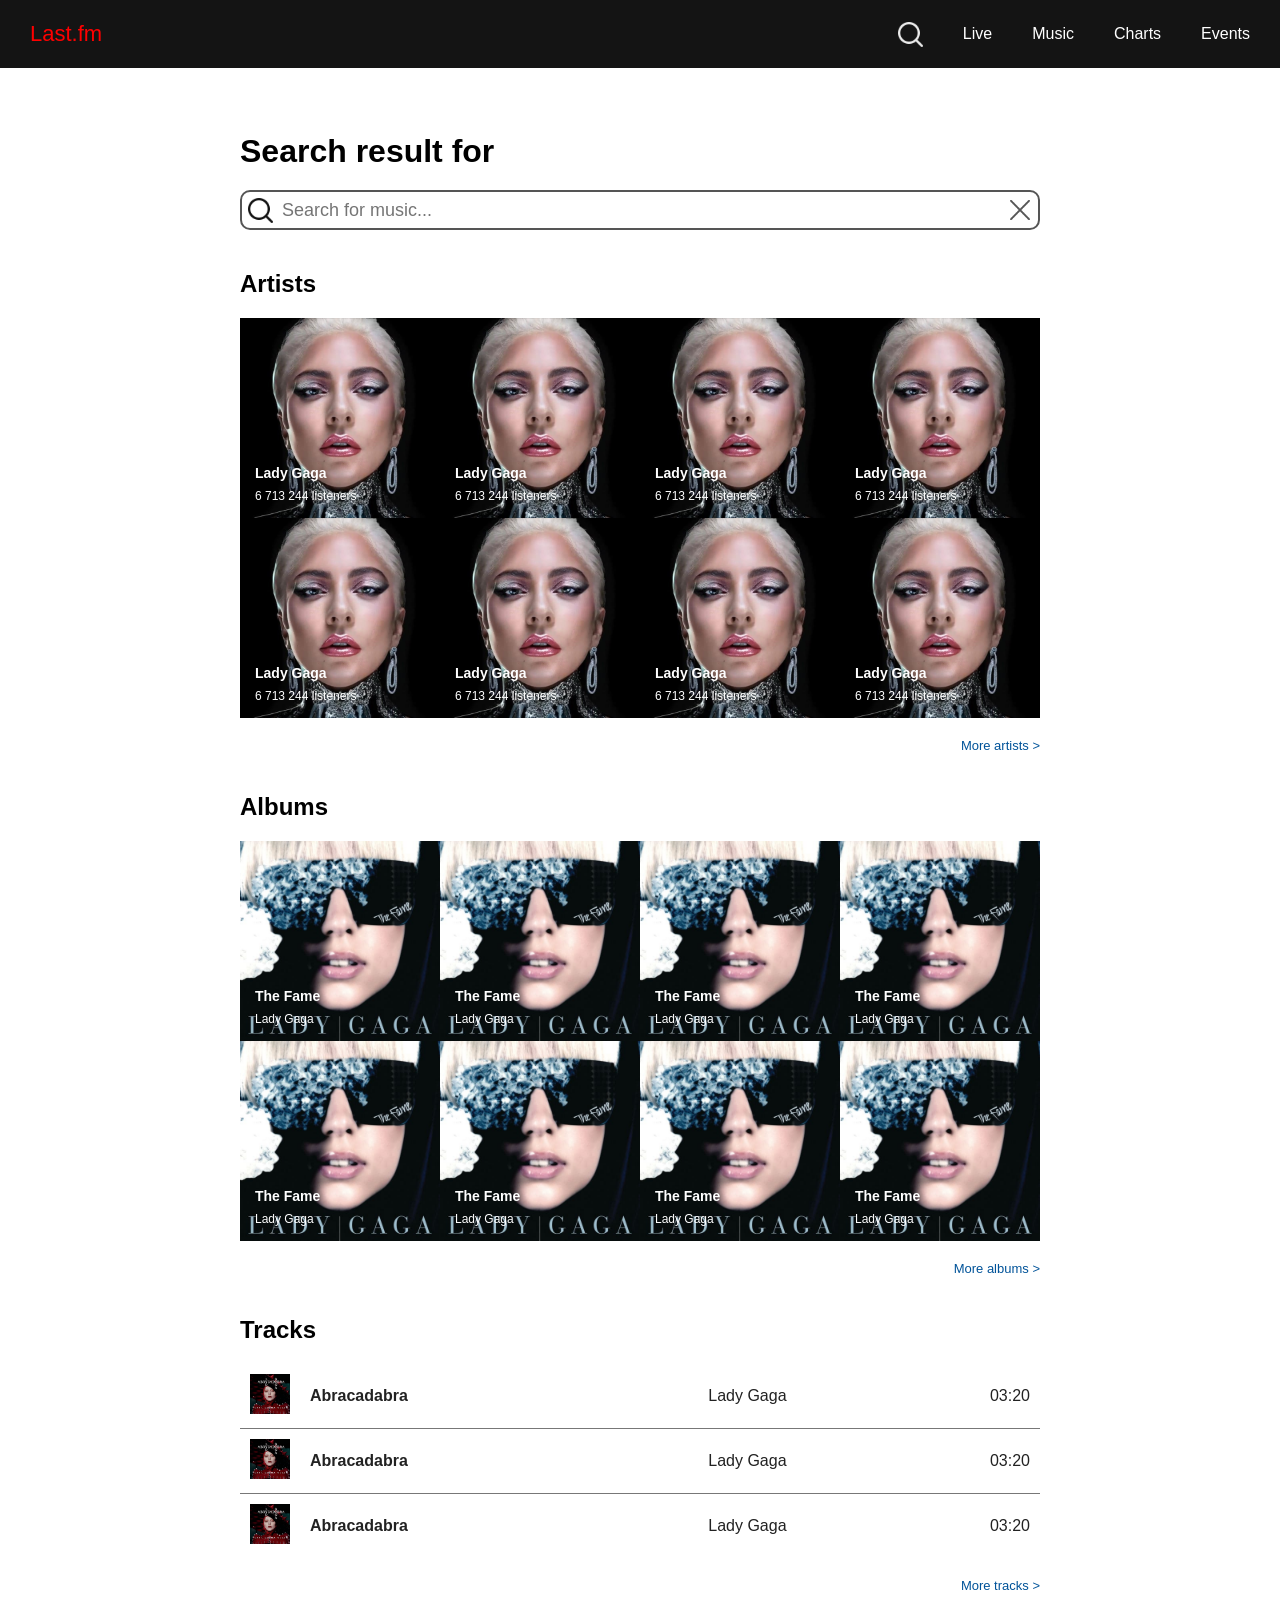
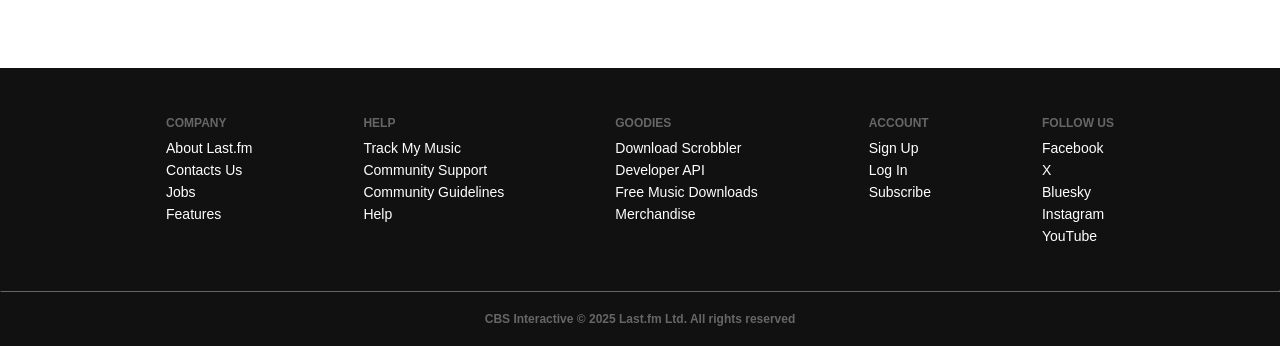
==== public/search.html @ dd7a7504 "Диплом. Вёрстка 2" ====
<!DOCTYPE html>
<html lang="en">

<head>
  <meta charset="utf-8" />
  <link rel="icon" href="favicon.ico" />
  <link rel="stylesheet" href="search.css">
  <meta name="viewport" content="width=device-width, initial-scale=1" />
  <meta name="theme-color" content="#000000" />
  <meta name="description" content="Web site created using create-react-app" />
  <!--
      Notice the use of %PUBLIC_URL% in the tags above.
      It will be replaced with the URL of the `public` folder during the build.
      Only files inside the `public` folder can be referenced from the HTML.

      Unlike "/favicon.ico" or "favicon.ico", "%PUBLIC_URL%/favicon.ico" will
      work correctly both with client-side routing and a non-root public URL.
      Learn how to configure a non-root public URL by running `npm run build`.
    -->
  <title>React App</title>
</head>

<body>
  <noscript>You need to enable JavaScript to run this app.</noscript>
  <div id="root"></div>

  <div class="app">
    <header class="header">
      <div class="header__logo">
        <a href="/" class="logo">Last.fm</a>
      </div>
      <div class="header__links">
        <button class="searchButton" onclick="location.href='search.html'"></button>
        <a href="https://www.last.fm/dashboard" class="link">Live</a>
        <a href="/" class="link">Music</a>
        <a href="https://www.last.fm/charts" class="link">Charts</a>
        <a href="https://www.last.fm/events" class="link">Events</a>
      </div>
    </header>

    <main class="main">
      <div class="mainContainer">
        <h1 class="textSearch">Search result for</h1>
        <div class="inputContainer">
          <input type="text" class="searchInput" placeholder="Search for music...">
          <button type="reset" class="resetSearchButton"></button>
        </div>

        <div class="container artistsContainer">
          <h2>Artists</h2>
          <ul class="container_ul artistsContainer_ul">
            <li class="container_li artistsContainer__artist">
              <div class="artist__name">Lady Gaga</div>
              <div class="artist__listeners">6 713 244 listeners</div>
            </li>
            <li class="container_li artistsContainer__artist">
              <div class="artist__name">Lady Gaga</div>
              <div class="artist__listeners">6 713 244 listeners</div>
            </li>
            <li class="container_li artistsContainer__artist">
              <div class="artist__name">Lady Gaga</div>
              <div class="artist__listeners">6 713 244 listeners</div>
            </li>
            <li class="container_li artistsContainer__artist">
              <div class="artist__name">Lady Gaga</div>
              <div class="artist__listeners">6 713 244 listeners</div>
            </li>
            <li class="container_li artistsContainer__artist">
              <div class="artist__name">Lady Gaga</div>
              <div class="artist__listeners">6 713 244 listeners</div>
            </li>
            <li class="container_li artistsContainer__artist">
              <div class="artist__name">Lady Gaga</div>
              <div class="artist__listeners">6 713 244 listeners</div>
            </li>
            <li class="container_li artistsContainer__artist">
              <div class="artist__name">Lady Gaga</div>
              <div class="artist__listeners">6 713 244 listeners</div>
            </li>
            <li class="container_li artistsContainer__artist">
              <div class="artist__name">Lady Gaga</div>
              <div class="artist__listeners">6 713 244 listeners</div>
            </li>
          </ul>
          <a class="moreLink artistsContainer__moreLink" href="">More artists ></a>
        </div>

        <div class="container albumsContainer">
          <h2>Albums</h2>
          <ul class="container_ul albumsContainer_ul">
            <li class="container_li albumsContainer__album">
              <div class="album__name artist__name">The Fame</div>
              <div class="album__artistName artist__listeners">Lady Gaga</div>
            </li>
            <li class="container_li albumsContainer__album">
              <div class="album__name artist__name">The Fame</div>
              <div class="album__artistName artist__listeners">Lady Gaga</div>
            </li>
            <li class="container_li albumsContainer__album">
              <div class="album__name artist__name">The Fame</div>
              <div class="album__artistName artist__listeners">Lady Gaga</div>
            </li>
            <li class="container_li albumsContainer__album">
              <div class="album__name artist__name">The Fame</div>
              <div class="album__artistName artist__listeners">Lady Gaga</div>
            </li>
            <li class="container_li albumsContainer__album">
              <div class="album__name artist__name">The Fame</div>
              <div class="album__artistName artist__listeners">Lady Gaga</div>
            </li>
            <li class="container_li albumsContainer__album">
              <div class="album__name artist__name">The Fame</div>
              <div class="album__artistName artist__listeners">Lady Gaga</div>
            </li>
            <li class="container_li albumsContainer__album">
              <div class="album__name artist__name">The Fame</div>
              <div class="album__artistName artist__listeners">Lady Gaga</div>
            </li>
            <li class="container_li albumsContainer__album">
              <div class="album__name artist__name">The Fame</div>
              <div class="album__artistName artist__listeners">Lady Gaga</div>
            </li>
          </ul>
          <a class="moreLink artistsContainer__moreLink" href="">More albums ></a>
        </div>

        <div class="container tracksContainer">
          <h2>Tracks</h2>
          <table class="tracksTable">
            <tbody>
              <tr class="tracksTable__track">
                <td class="cell__image"><img class="track__image" src="abracadabra.jpg" alt=""></td>
                <td class="track__name">Abracadabra</td>
                <td class="track__artistName">Lady Gaga</td>
                <td class="track__time">03:20</td>
              </tr>
              <tr class="tracksTable__track">
                <td class="cell__image"><img class="track__image" src="abracadabra.jpg" alt=""></td>
                <td class="track__name">Abracadabra</td>
                <td class="track__artistName">Lady Gaga</td>
                <td class="track__time">03:20</td>
              </tr>
              <tr class="tracksTable__track">
                <td class="cell__image"><img class="track__image" src="abracadabra.jpg" alt=""></td>
                <td class="track__name">Abracadabra</td>
                <td class="track__artistName">Lady Gaga</td>
                <td class="track__time">03:20</td>
              </tr>
            </tbody>
          </table>
          <a class="moreLink artistsContainer__moreLink" href="">More tracks ></a>
        </div>
      </div>
    </main>

    <footer class="footer">
      <div class="footer__top">
        <div class="column">
          <h2 class="column__header">COMPANY</h2>
          <a href="https://www.last.fm/about" class="column__link">About Last.fm</a>
          <a href="https://www.last.fm/about/contact" class="column__link">Contacts Us</a>
          <a href="https://www.last.fm/about/jobs" class="column__link">Jobs</a>
          <a href="https://www.last.fm/features" class="column__link">Features</a>
        </div>
        <div class="column">
          <h2 class="column__header">HELP</h2>
          <a href="https://www.last.fm/about/trackmymusic" class="column__link">Track My Music</a>
          <a href="https://support.last.fm/" class="column__link">Community Support</a>
          <a href="https://www.last.fm/help/guidelines" class="column__link">Community Guidelines</a>
          <a href="https://www.last.fm/help/faq" class="column__link">Help</a>
        </div>
        <div class="column">
          <h2 class="column__header">GOODIES</h2>
          <a href="https://www.last.fm/about/trackmymusic" class="column__link">Download Scrobbler</a>
          <a href="https://www.last.fm/api" class="column__link">Developer API</a>
          <a href="https://www.last.fm/music/+free-music-downloads" class="column__link">Free Music Downloads</a>
          <a href="https://store.last.fm/" class="column__link">Merchandise</a>
        </div>
        <div class="column">
          <h2 class="column__header">ACCOUNT</h2>
          <a href="https://www.last.fm/join" class="column__link">Sign Up</a>
          <a href="https://www.last.fm/login" class="column__link">Log In</a>
          <a href="https://www.last.fm/pro" class="column__link">Subscribe</a>
        </div>
        <div class="column">
          <h2 class="column__header">FOLLOW US</h2>
          <a href="https://www.facebook.com/lastfm" class="column__link">Facebook</a>
          <a href="https://x.com/lastfm" class="column__link">X</a>
          <a href="https://bsky.app/profile/last.fm" class="column__link">Bluesky</a>
          <a href="https://www.instagram.com/last_fm" class="column__link">Instagram</a>
          <a href="https://www.youtube.com/user/lastfm" class="column__link">YouTube</a>
        </div>
      </div>
      <hr class="separator">
      <div class="footer__bottom">
        <h2 class="footer__bottom__info">
          CBS Interactive © 2025 Last.fm Ltd. All rights reserved
        </h2>
      </div>
    </footer>
  </div>
</body>

</html>
---- public/search.css ----
* {
    margin: 0;
    padding: 0;
    box-sizing: border-box;
    --font_size-big: 18px;
    font-family: Helvetica Neue, Helvetica, Barlow, Open Sans, Lucida Grande, Arial, Sans-serif;
}

.app {
    height: 100%;
    width: 100%;
}

.header,
.footer {
    color: white;
}

.header {
    display: flex;
    justify-content: space-between;
    background: #141414;
    height: 68px;
    padding: 0 30px;
    position: sticky;
    top: 0;
    width: 100%;
    z-index: 1;
}

.link {
    color: #fff;
    text-decoration: none;
    font-size: 16px;
    margin-left: 40px;
}

.header__links {
    display: flex;
    align-items: center;
}

.header__logo {
    display: flex;
    align-items: center;
}

.header__input {
    margin: 20px 0% 20px auto;
    width: calc((100% - 350px) / 3);
    ;
}

.logo {
    color: red;
    text-decoration: none;
    font-size: 22px;
}

.footer {
    background: #111111;
    padding-top: 48px;
}

.footer__top {
    margin: auto;
    padding: 0 55px 40px;
    display: flex;
    justify-content: space-evenly;
}

.separator {
    border-color: #666666;
}

.column {
    display: flex;
    flex-direction: column;
}

.column__header {
    font-size: 12px;
    color: #666666;
    margin-bottom: 10px;
}

.column__link {
    color: #fff;
    text-decoration: none;
    font-size: 14px;
    margin-bottom: 6px;
}

.column__link:hover {
    text-decoration: underline;
}

.footer__bottom {
    padding: 20px;
}

.footer__bottom__info {
    color: #666666;
    font-size: 12px;
    text-align: center;
}

.container {
    margin: 40px auto;
    width: 800px;
}

.container_ul {
    list-style: none;
    margin: 20px auto;
    display: flex;
    flex-wrap: wrap;
}

.container_li {
    display: flex;
    flex-direction: column;
    align-items: flex-start;
    justify-content: end;
    padding: 15px;
    width: 200px;
    height: 200px;
    cursor: pointer;
}

.container_li:hover .artist__name {
    text-decoration: underline;
}

.artistsContainer__artist {
    background-image: url('lady-gaga.jpg');
    background-repeat: no-repeat;
    background-size: 100%;
}

.albumsContainer__album {
    background-image: url('the-fame.jpg');
    background-repeat: no-repeat;
    background-size: 100%;
}

.artist__name {
    font-size: 14px;
    font-weight: 700;
    color: #fff;
}

.artist__name:hover {
    text-decoration: underline;
}

.artist__listeners {
    font-size: 12px;
    color: #fff;
    margin-top: 8px;
}

.album__artistName:hover {
    text-decoration: underline;
}

.container_li:has(.album__artistName:hover) .album__name {
    text-decoration: none;
}

.moreLink {
    width: 100%;
    color: #005399;
    font-size: 13px;
    text-wrap: nowrap;
    text-decoration: none;
    display: flex;
    justify-content: end;
}

.moreLink:hover {
    text-decoration: underline;
}

.mainContainer {
    padding: 35px 30px;
}

.header__separator {
    border-color: #D92323;
    width: 100px;
    margin: auto;
}

.main__header {
    font-size: 48px;
    color: #222222;
    text-align: center;
    margin-top: 48px;
    font-weight: 700;
    letter-spacing: -2px;
}

.track__image {
    width: 40px;
    aspect-ratio: 1;
}

.cell__image {
    width: 60px;
}

.track__name {
    font-weight: 700;
    text-align: start;
}

.track__name:hover {
    text-decoration: underline;
}

.track__artistName {
    text-align: center ;
}

.track__artistName:hover {
    text-decoration: underline;
}

.track__time {
    text-align: right;
}

.inputContainer {
    position: relative;
    width: 800px;
    margin: 20px auto;
}

.searchInput {
    width: 100%;
    height: 40px;
    background-image: url('searchicon.png');
    background-position: 6px 6px;
    background-size: 25px 25px;
    background-repeat: no-repeat;
    padding: 6px 40px 6px 40px;
    font-size: 18px;
    border-radius: 10px;
    border: 2px solid #555;
}

.resetSearchButton {
    position: absolute;
    right: 10px;
    top: 50%;
    transform: translateY(-50%);
    width: 20px;
    height: 20px;
    background-image: url('close-button.png');
    background-size: 20px 20px;
    background-repeat: no-repeat;
    border: none;
    outline: none;
    cursor: pointer;
    background-color: transparent;
}

.textSearch {
    width: 800px;
    margin: 30px auto 0px;
}

.tracksTable {
    margin: 20px auto;
    width: 100%;
    border-collapse: collapse;
}

.tracksTable__track td {
    font-size: 16px;
    color: #222222;
    padding: 10px;
    border-bottom: 1px solid #777777;
}

.tracksTable__track:last-child td {
    border-bottom: none;
}

.searchButton {
    width: 25px;
    height: 25px;
    background-image: url('searchicon-white.png');
    background-size: 25px 25px;
    background-repeat: no-repeat;
    border: none;
    outline: none;
    cursor: pointer;
    background-color: transparent;
}
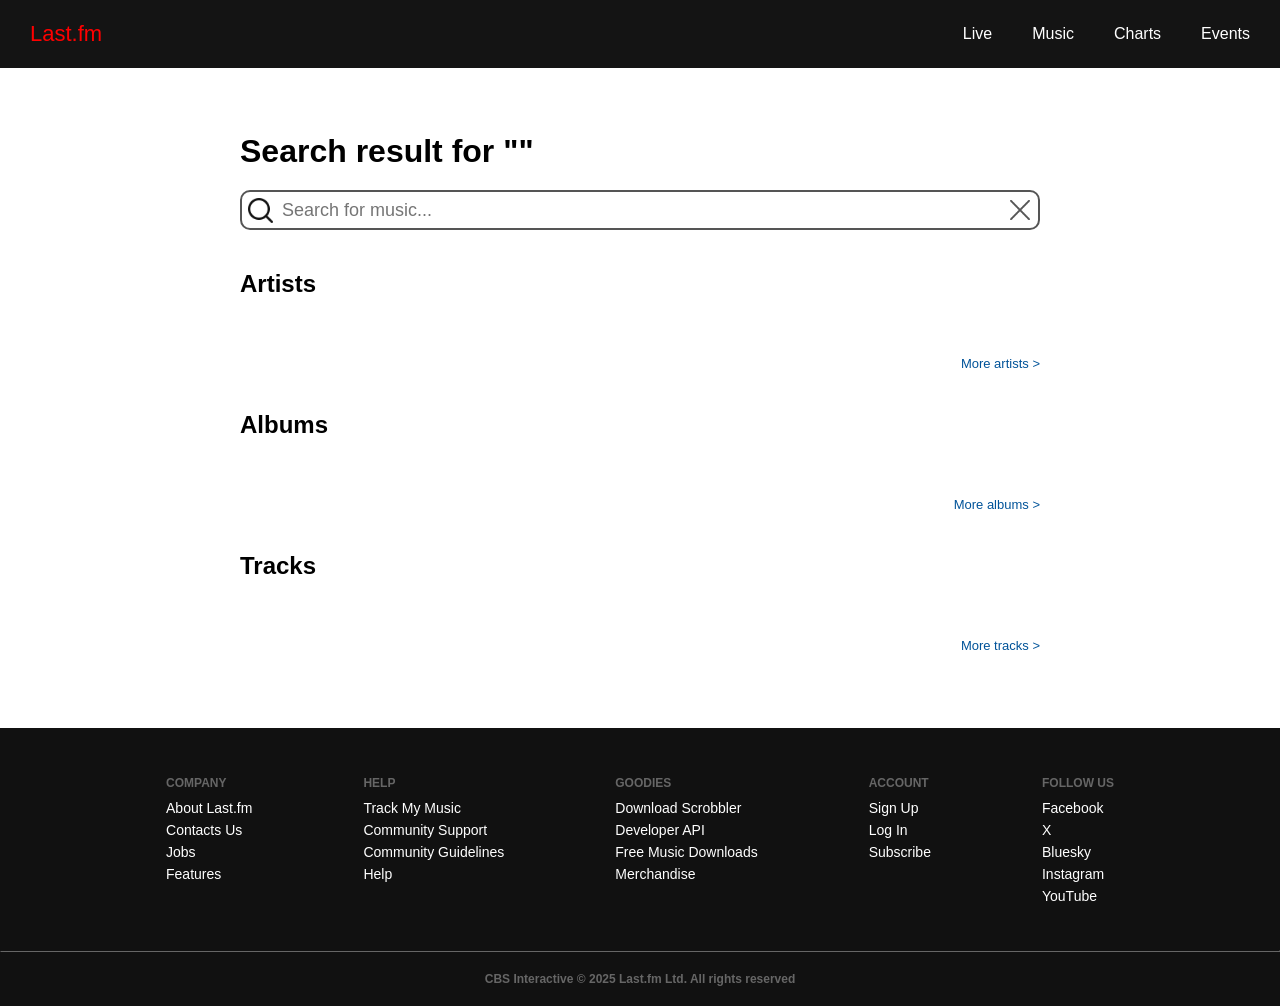
==== commit fbb6a4b6: "Диплом. JS" ====
--- a/public/search.html
+++ b/public/search.html
@@ -5,6 +5,7 @@
   <meta charset="utf-8" />
   <link rel="icon" href="favicon.ico" />
   <link rel="stylesheet" href="search.css">
+  <script defer src="scriptSearch.js"></script>
   <meta name="viewport" content="width=device-width, initial-scale=1" />
   <meta name="theme-color" content="#000000" />
   <meta name="description" content="Web site created using create-react-app" />
@@ -30,7 +31,6 @@
         <a href="/" class="logo">Last.fm</a>
       </div>
       <div class="header__links">
-        <button class="searchButton" onclick="location.href='search.html'"></button>
         <a href="https://www.last.fm/dashboard" class="link">Live</a>
         <a href="/" class="link">Music</a>
         <a href="https://www.last.fm/charts" class="link">Charts</a>
@@ -42,113 +42,37 @@
       <div class="mainContainer">
         <h1 class="textSearch">Search result for</h1>
         <div class="inputContainer">
-          <input type="text" class="searchInput" placeholder="Search for music...">
+          <input type="text" class="searchInput" placeholder="Search for music..." id="input" >
           <button type="reset" class="resetSearchButton"></button>
         </div>
 
         <div class="container artistsContainer">
           <h2>Artists</h2>
-          <ul class="container_ul artistsContainer_ul">
-            <li class="container_li artistsContainer__artist">
-              <div class="artist__name">Lady Gaga</div>
-              <div class="artist__listeners">6 713 244 listeners</div>
-            </li>
-            <li class="container_li artistsContainer__artist">
-              <div class="artist__name">Lady Gaga</div>
-              <div class="artist__listeners">6 713 244 listeners</div>
-            </li>
-            <li class="container_li artistsContainer__artist">
-              <div class="artist__name">Lady Gaga</div>
-              <div class="artist__listeners">6 713 244 listeners</div>
-            </li>
-            <li class="container_li artistsContainer__artist">
-              <div class="artist__name">Lady Gaga</div>
-              <div class="artist__listeners">6 713 244 listeners</div>
-            </li>
-            <li class="container_li artistsContainer__artist">
-              <div class="artist__name">Lady Gaga</div>
-              <div class="artist__listeners">6 713 244 listeners</div>
-            </li>
-            <li class="container_li artistsContainer__artist">
-              <div class="artist__name">Lady Gaga</div>
-              <div class="artist__listeners">6 713 244 listeners</div>
-            </li>
-            <li class="container_li artistsContainer__artist">
-              <div class="artist__name">Lady Gaga</div>
-              <div class="artist__listeners">6 713 244 listeners</div>
-            </li>
-            <li class="container_li artistsContainer__artist">
-              <div class="artist__name">Lady Gaga</div>
-              <div class="artist__listeners">6 713 244 listeners</div>
-            </li>
+          <ul class="container_ul artistsContainer_ul" id="search__artistsContainer">
+
           </ul>
+          <p class="noArtistsMessage message">No artists found.</p>
           <a class="moreLink artistsContainer__moreLink" href="">More artists ></a>
         </div>
 
         <div class="container albumsContainer">
           <h2>Albums</h2>
-          <ul class="container_ul albumsContainer_ul">
-            <li class="container_li albumsContainer__album">
-              <div class="album__name artist__name">The Fame</div>
-              <div class="album__artistName artist__listeners">Lady Gaga</div>
-            </li>
-            <li class="container_li albumsContainer__album">
-              <div class="album__name artist__name">The Fame</div>
-              <div class="album__artistName artist__listeners">Lady Gaga</div>
-            </li>
-            <li class="container_li albumsContainer__album">
-              <div class="album__name artist__name">The Fame</div>
-              <div class="album__artistName artist__listeners">Lady Gaga</div>
-            </li>
-            <li class="container_li albumsContainer__album">
-              <div class="album__name artist__name">The Fame</div>
-              <div class="album__artistName artist__listeners">Lady Gaga</div>
-            </li>
-            <li class="container_li albumsContainer__album">
-              <div class="album__name artist__name">The Fame</div>
-              <div class="album__artistName artist__listeners">Lady Gaga</div>
-            </li>
-            <li class="container_li albumsContainer__album">
-              <div class="album__name artist__name">The Fame</div>
-              <div class="album__artistName artist__listeners">Lady Gaga</div>
-            </li>
-            <li class="container_li albumsContainer__album">
-              <div class="album__name artist__name">The Fame</div>
-              <div class="album__artistName artist__listeners">Lady Gaga</div>
-            </li>
-            <li class="container_li albumsContainer__album">
-              <div class="album__name artist__name">The Fame</div>
-              <div class="album__artistName artist__listeners">Lady Gaga</div>
-            </li>
+          <ul class="container_ul albumsContainer_ul" id="search__albumsContainer">
+            
           </ul>
-          <a class="moreLink artistsContainer__moreLink" href="">More albums ></a>
+          <p class="noAlbumsMessage message">No albums found.</p>
+          <a class="moreLink albumsContainer__moreLink" href="">More albums ></a>
         </div>
 
         <div class="container tracksContainer">
           <h2>Tracks</h2>
           <table class="tracksTable">
-            <tbody>
-              <tr class="tracksTable__track">
-                <td class="cell__image"><img class="track__image" src="abracadabra.jpg" alt=""></td>
-                <td class="track__name">Abracadabra</td>
-                <td class="track__artistName">Lady Gaga</td>
-                <td class="track__time">03:20</td>
-              </tr>
-              <tr class="tracksTable__track">
-                <td class="cell__image"><img class="track__image" src="abracadabra.jpg" alt=""></td>
-                <td class="track__name">Abracadabra</td>
-                <td class="track__artistName">Lady Gaga</td>
-                <td class="track__time">03:20</td>
-              </tr>
-              <tr class="tracksTable__track">
-                <td class="cell__image"><img class="track__image" src="abracadabra.jpg" alt=""></td>
-                <td class="track__name">Abracadabra</td>
-                <td class="track__artistName">Lady Gaga</td>
-                <td class="track__time">03:20</td>
-              </tr>
+            <tbody class="tracksTable__body">
+
             </tbody>
           </table>
-          <a class="moreLink artistsContainer__moreLink" href="">More tracks ></a>
+          <p class="noTracksMessage message">No tracks found.</p>
+          <a class="moreLink tracksContainer__moreLink" href="">More tracks ></a>
         </div>
       </div>
     </main>
--- a/public/search.css
+++ b/public/search.css
@@ -118,43 +118,43 @@
 }
 
 .container_li {
-    display: flex;
+    /* display: flex;
     flex-direction: column;
     align-items: flex-start;
-    justify-content: end;
+    justify-content: end; */
     padding: 15px;
     width: 200px;
     height: 200px;
     cursor: pointer;
 }
 
-.container_li:hover .artist__name {
+.container_li:hover .li__mainText {
     text-decoration: underline;
 }
 
 .artistsContainer__artist {
-    background-image: url('lady-gaga.jpg');
+    /* background-image: url('lady-gaga.jpg'); */
     background-repeat: no-repeat;
     background-size: 100%;
 }
 
 .albumsContainer__album {
-    background-image: url('the-fame.jpg');
+    /* background-image: url('the-fame.jpg'); */
     background-repeat: no-repeat;
     background-size: 100%;
 }
 
-.artist__name {
+.li__mainText {
     font-size: 14px;
     font-weight: 700;
     color: #fff;
 }
 
-.artist__name:hover {
-    text-decoration: underline;
-}
-
-.artist__listeners {
+.li__mainText:hover {
+    text-decoration: underline;
+}
+
+.li__subtext {
     font-size: 12px;
     color: #fff;
     margin-top: 8px;
@@ -227,9 +227,20 @@
     text-decoration: underline;
 }
 
-.track__time {
+.track__listeners {
     text-align: right;
 }
+
+.track__link {
+    text-decoration: none;
+    color: #222222;
+}
+
+.artist__link {
+    text-decoration: none;
+    color: #fff;
+}
+
 
 .inputContainer {
     position: relative;
@@ -298,4 +309,22 @@
     outline: none;
     cursor: pointer;
     background-color: transparent;
+}
+
+.artist__url {
+    display: flex;
+    flex-direction: column;
+    align-items: flex-start;
+    justify-content: end;
+    width: 100%;
+    height: 100%;
+    text-decoration: none;
+}
+
+.message {
+    visibility: hidden;
+}
+
+.message__visible {
+    visibility: visible;
 }
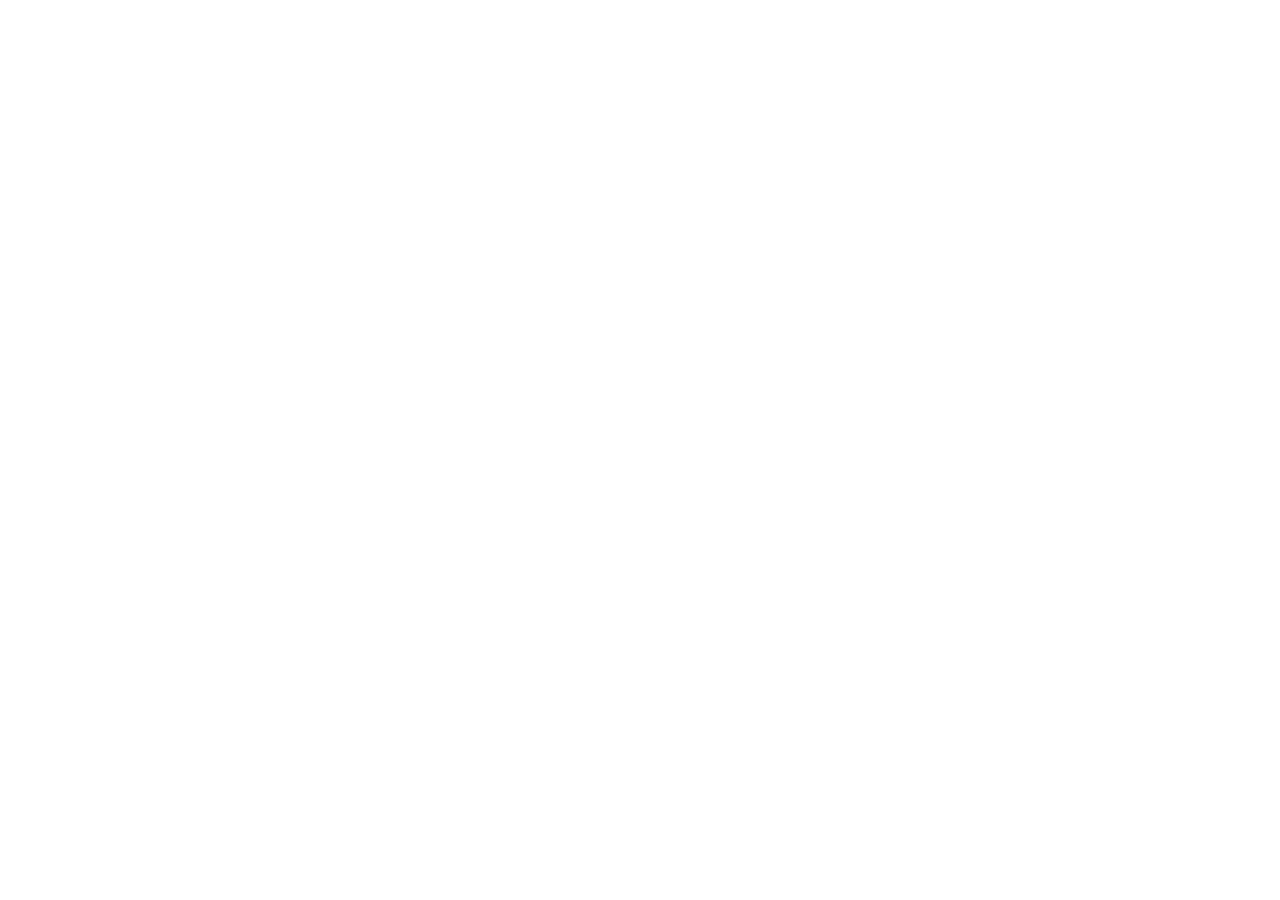
==== commit 6d0b7a88: "Диплом. React" ====
--- a/public/search.html
+++ b/public/search.html
@@ -25,7 +25,7 @@
   <noscript>You need to enable JavaScript to run this app.</noscript>
   <div id="root"></div>
 
-  <div class="app">
+  <!-- <div class="app">
     <header class="header">
       <div class="header__logo">
         <a href="/" class="logo">Last.fm</a>
@@ -122,7 +122,7 @@
         </h2>
       </div>
     </footer>
-  </div>
+  </div> -->
 </body>
 
 </html>
